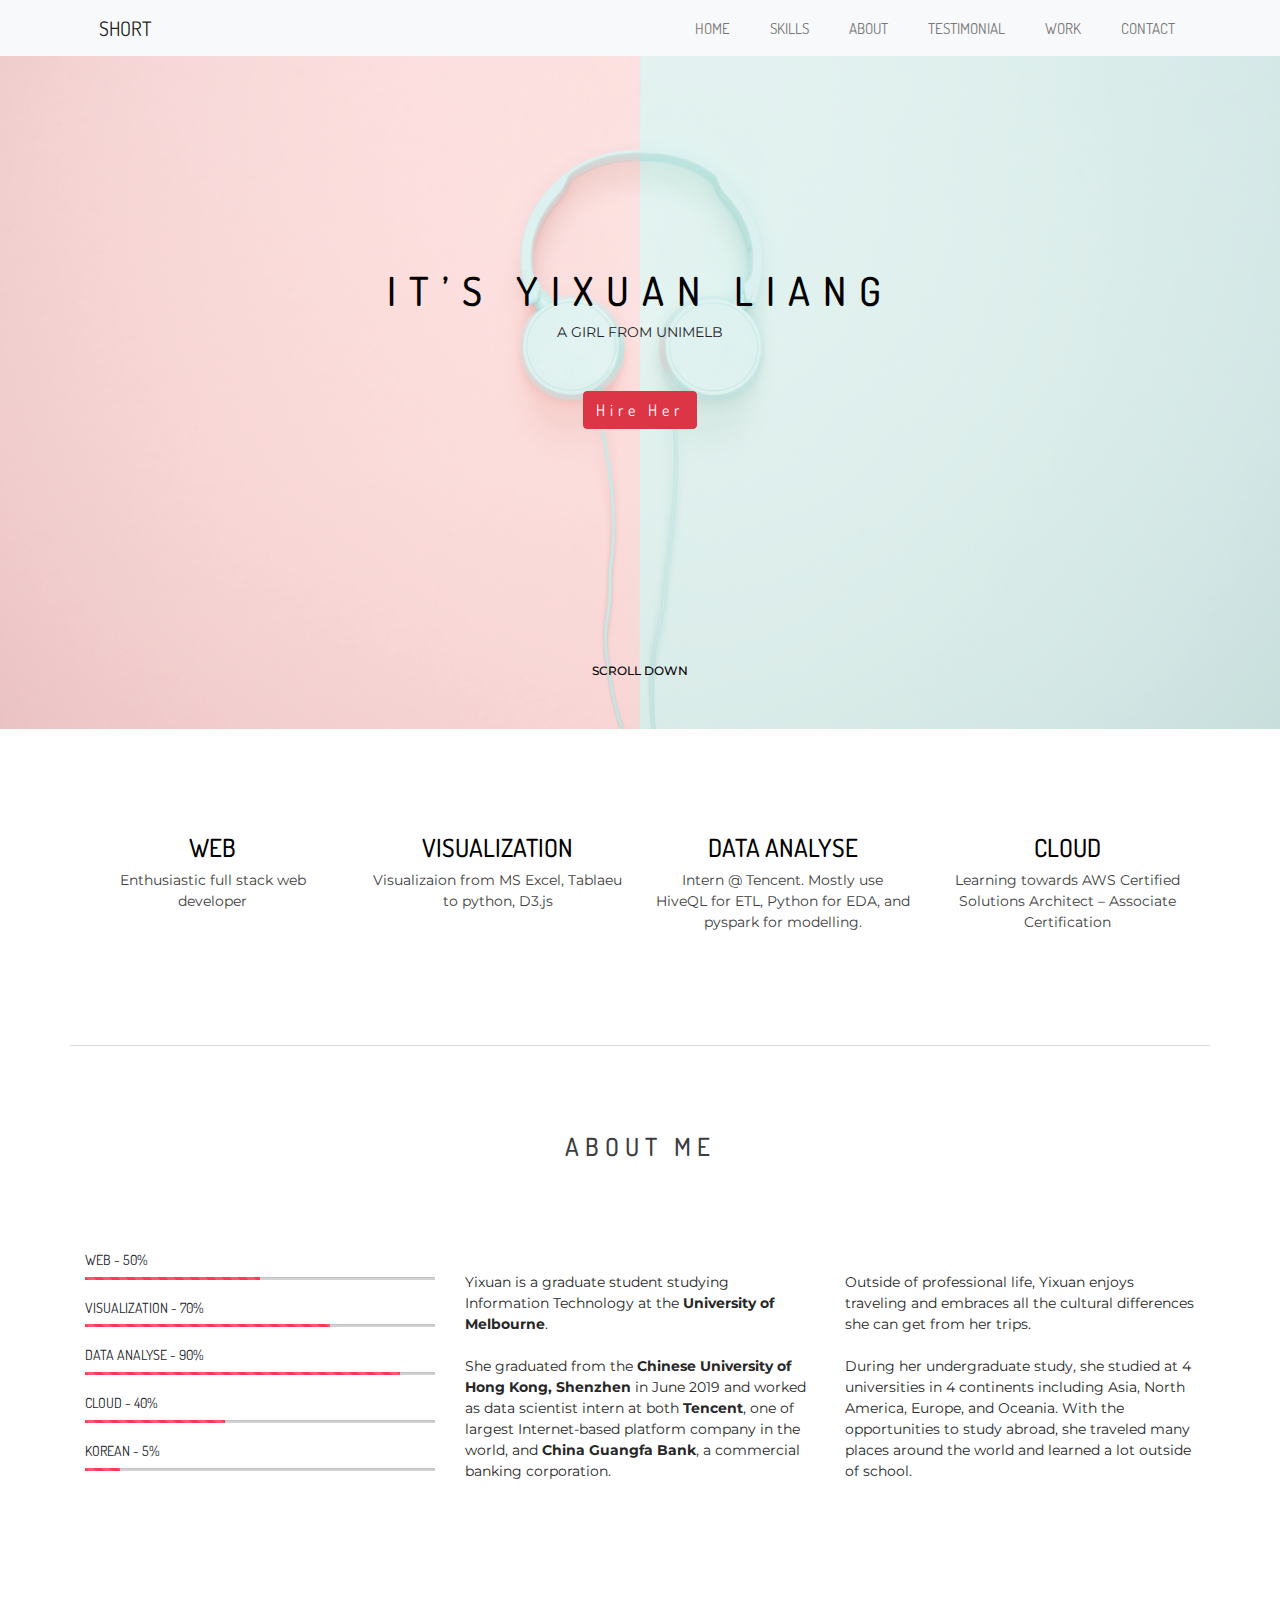
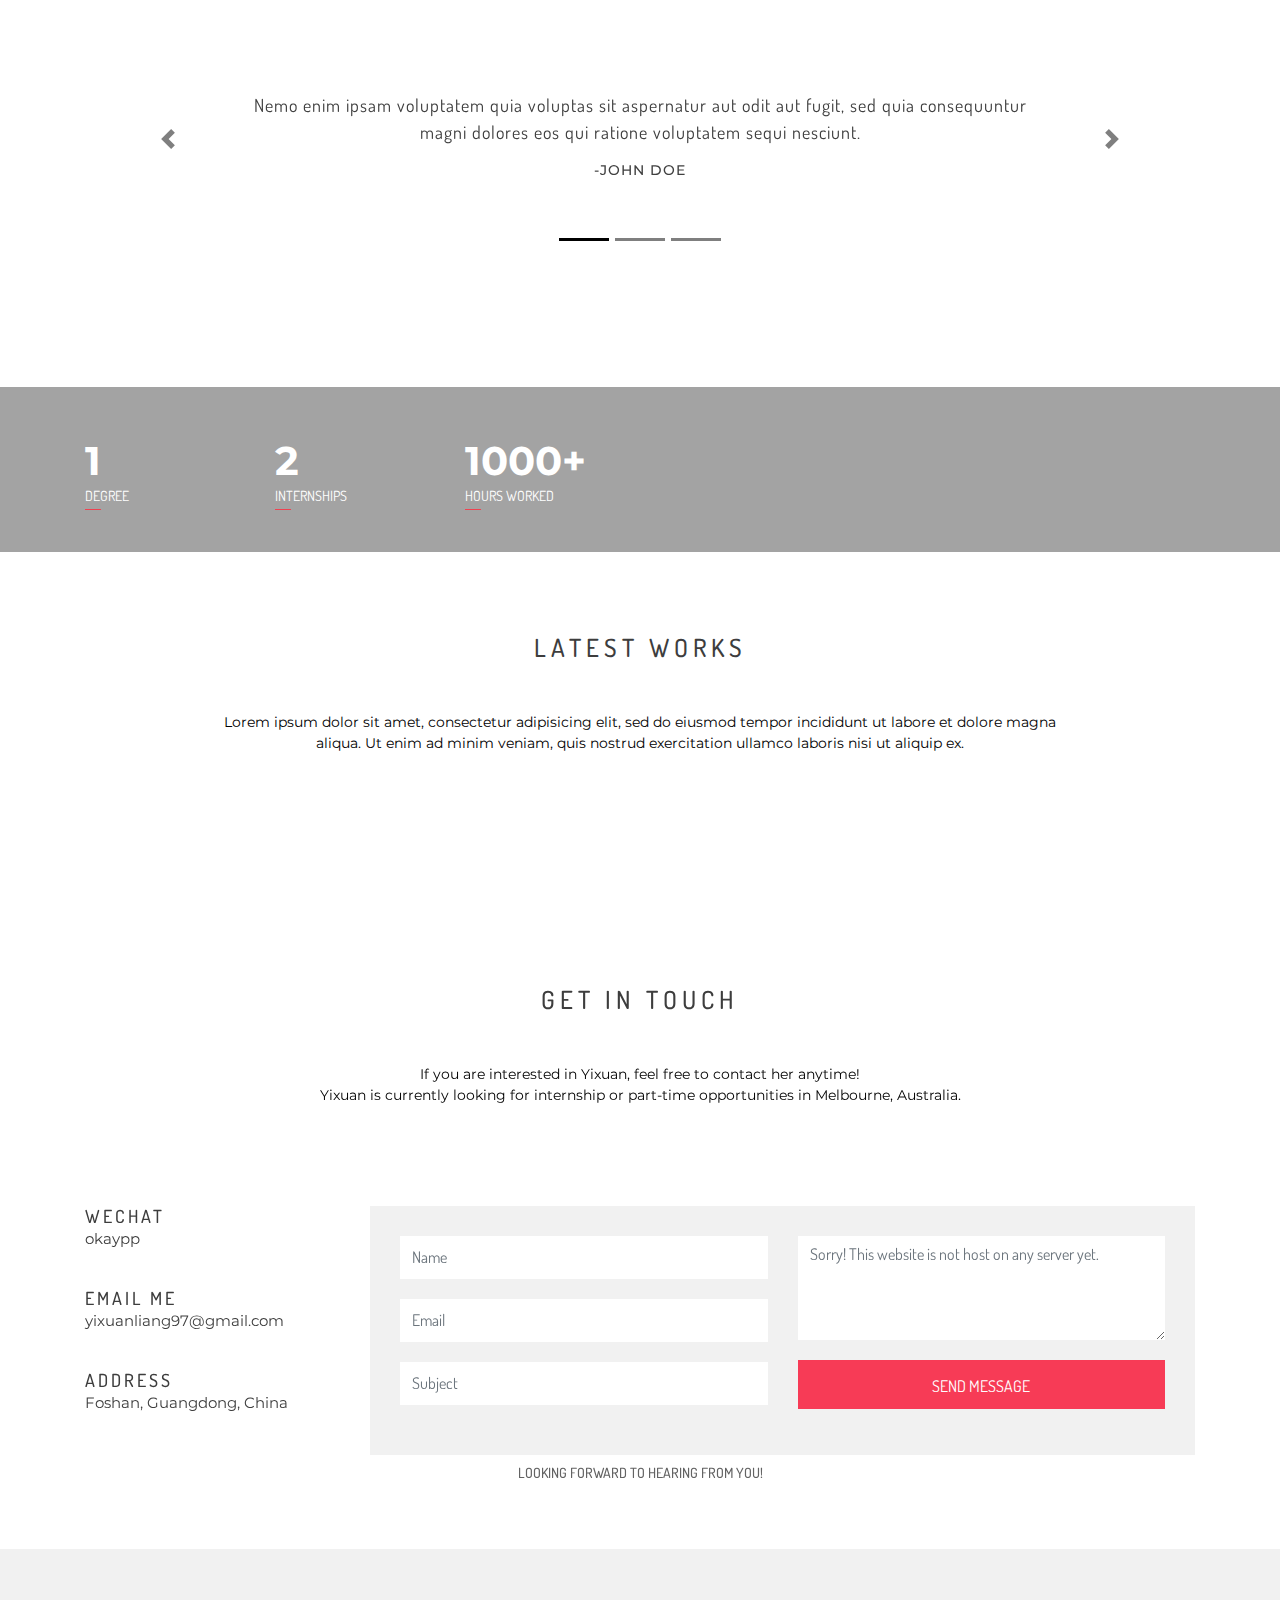
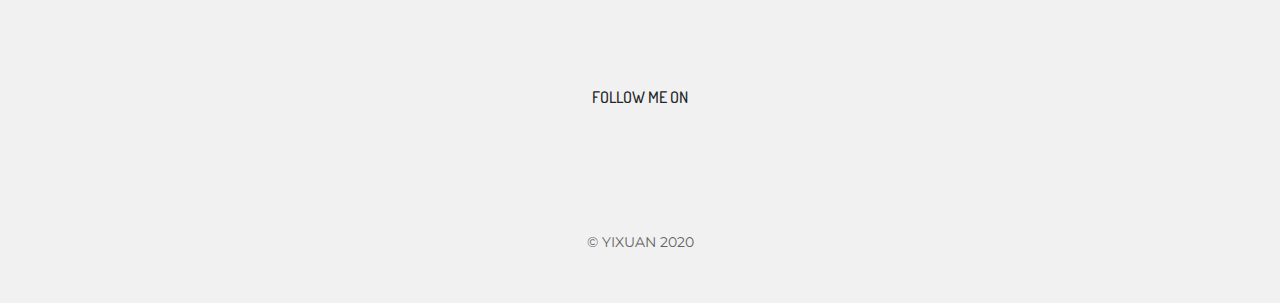
==== index.html @ e4ddd2ff "first commit" ====
<!DOCTYPE html>
<html lang="en" dir="ltr">

<head>
  <meta charset="utf-8">
  <title>copy</title>

  <!-- Google Font -->
  <link href='http://fonts.googleapis.com/css?family=Dosis:300,400,500,600,700,800' rel='stylesheet' type='text/css'>
  <link href='http://fonts.googleapis.com/css?family=Montserrat:400,700' rel='stylesheet' type='text/css'>

  <!-- Font Awesome -->
  <script defer src="https://cdnjs.cloudflare.com/ajax/libs/font-awesome/5.11.2/js/all.js"></script>

  <!-- Icon Font-->
  <link rel="icon" href="img/favicon.ico">
  
  <!-- bootstrap and css -->
  <link rel="stylesheet" href="https://stackpath.bootstrapcdn.com/bootstrap/4.4.1/css/bootstrap.min.css" integrity="sha384-Vkoo8x4CGsO3+Hhxv8T/Q5PaXtkKtu6ug5TOeNV6gBiFeWPGFN9MuhOf23Q9Ifjh" crossorigin="anonymous">
  <link rel="stylesheet" href="css/style.css">
</head>

<body>
  <header id="HOME" style="background-position: 50% -125px;">
    <div class="section_overlay">
      <nav class="navbar navbar-default navbar-expand-lg navbar-light bg-light fixed-top">
        <div class="container">
          <a class="navbar-brand" href="#"><img src="https://image.flaticon.com/icons/svg/1808/1808618.svg" alt=""> SHORT</a>
          <button class="navbar-toggler" type="button" data-toggle="collapse" data-target="#navbarSupportedContent" aria-controls="navbarSupportedContent" aria-expanded="false" aria-label="Toggle navigation">
            <span class="navbar-toggler-icon"></span>
          </button>

          <div class="collapse navbar-collapse" id="navbarSupportedContent">
            <ul class="navbar-nav ml-auto">
              <li class="nav-item"> <a href="#HOME">Home</a></li>
              <li class="nav-item"> <a href="#SKILL">skills</a></li>
              <li class="nav-item"> <a href="#ABOUT">About</a></li>
              <li class="nav-item"> <a href="#TESTIMONIAL">Testimonial</a></li>
              <li class="nav-item"> <a href="#WORK">Work</a></li>
              <li class="nav-item"> <a href="#CONTACT">Contact</a></li>
            </ul>
          </div>
        </div>
      </nav>

      <div class="container">
        <div class="row">
          <div class="col-md-12 text-center">
            <div class="home_text">
              <img src="https://image.flaticon.com/icons/svg/1808/1808618.svg" alt="">
              <h2>it’s yixuan liang</h2>
              <p>a girl from UniMelb</p>
              <a href="https://www.linkedin.com/in/liangyixuan/"><button type="button" class="btn btn-danger">Hire Her</button></a>
            </div>
          </div>
        </div>
      </div>

      <div class="container">
        <div class="row">
          <div class="col-md-12 text-center">
            <div class="scroll_down">
              <a href="#SKILL"><img src="https://image.flaticon.com/icons/svg/2413/2413298.svg" alt=""></a>
              <h4>Scroll Down</h4>
            </div>
          </div>
        </div>
      </div>
    </div>

  </header>

  <section class="skills" id="SKILL">
    <div class="container">
      <div class="row">
        <div class="col-md-3 text-center">
          <div class="single_skill ">
            <span>
              <i class="fab fa-dev"></i>
            </span>
            <h2>Web</h2>
            <p>Enthusiastic full stack web developer</p>
          </div>
        </div>
        <div class="col-md-3 text-center">
          <div class="single_skill ">
            <span>
              <i class="fas fa-chart-pie"></i>
            </span>
            <h2>visualization</h2>
            <p>Visualizaion from MS Excel, Tablaeu to python, D3.js</p>
          </div>
        </div>
        <div class="col-md-3 text-center">
          <div class="single_skill ">
            <span>
              <i class="fas fa-database"></i>
            </span>
            <h2>Data analyse</h2>
            <p>Intern @ Tencent. Mostly use HiveQL for ETL, Python for EDA, and pyspark for modelling.</p>
          </div>
        </div>
        <div class="col-md-3 text-center">
          <div class="single_skill ">
            <span>
              <i class="fas fa-cloud"></i>
            </span>

            <h2>Cloud</h2>
            <p>Learning towards AWS Certified Solutions Architect – Associate Certification</p>
          </div>
        </div>
      </div>
    </div>
  </section>

  <section class="about_us_area" id="ABOUT">
    <div class="container">
      <div class="row">
        <div class="col-md-12 text-center">
          <div class="about_title">
            <h2>About Me</h2>
            <img src="" alt="">
          </div>
        </div>
      </div>
    </div>
    <div class="container">
      <div class="row">
        <div class="col-md-4">
          <div class="single_progress_bar">
            <h2>WEB - 50%</h2>
            <div class="progress">
              <div class="progress-bar progress-bar-striped" role="progressbar" aria-valuenow="60" aria-valuemin="0" aria-valuemax="100" style="width:50%;">
                <span class="sr-only">WEB Complete</span>
              </div>
            </div>
          </div>
          <div class="single_progress_bar">
            <h2>VISUALIZATION - 70%</h2>
            <div class="progress">
              <div class="progress-bar progress-bar-striped" role="progressbar" aria-valuenow="60" aria-valuemin="0" aria-valuemax="100" style="width: 70%;">
                <span class="sr-only">VISUALIZATION Complete</span>
              </div>
            </div>
          </div>
          <div class="single_progress_bar">
            <h2>DATA ANALYSE - 90%</h2>
            <div class="progress">
              <div class="progress-bar progress-bar-striped" role="progressbar" aria-valuenow="60" aria-valuemin="0" aria-valuemax="100" style="width: 90%;">
                <span class="sr-only">DATA ANALYSE Complete</span>
              </div>
            </div>
          </div>
          <div class="single_progress_bar">
            <h2>CLOUD - 40%</h2>
            <div class="progress">
              <div class="progress-bar progress-bar-striped" role="progressbar" aria-valuenow="60" aria-valuemin="0" aria-valuemax="100" style="width: 40%;">
                <span class="sr-only">CLOUD Complete</span>
              </div>
            </div>
          </div>
          <div class="single_progress_bar">
            <h2>KOREAN - 5%</h2>
            <div class="progress">
              <div class="progress-bar progress-bar-striped" role="progressbar" aria-valuenow="60" aria-valuemin="0" aria-valuemax="100" style="width: 10%;">
                <span class="sr-only">KOREAN Complete</span>
              </div>
            </div>
          </div>
        </div>

        <div class="col-md-4">
          <p class="about_us_p">Yixuan is a graduate student studying Information Technology at the <strong>University of Melbourne</strong>.</br></br>
            She graduated from the <strong>Chinese University of Hong Kong, Shenzhen</strong> in June 2019 and worked as data scientist intern
            at both <strong>Tencent</strong>, one of largest Internet-based platform company in the world, and <strong>China Guangfa Bank</strong>,
            a commercial banking corporation.</p>
        </div>
        <div class="col-md-4">
          <p class="about_us_p">Outside of professional life, Yixuan enjoys traveling and embraces all the cultural differences she can get from her trips. </br></br>
            During her undergraduate study, she studied at 4 universities in 4 continents including Asia, North America, Europe, and Oceania. With the opportunities to study abroad, she traveled many places around the world and learned a lot outside
            of school. </p>
        </div>
      </div>
    </div>
  </section>

  <section class="testimonial text-center" id="TESTIMONIAL">
    <div class="container">

      <div id="carouselExampleIndicators" class="carousel slide" data-ride="carousel">
        <ol class="carousel-indicators">
          <li data-target="#carouselExampleIndicators" data-slide-to="0" class="active"></li>
          <li data-target="#carouselExampleIndicators" data-slide-to="1"></li>
          <li data-target="#carouselExampleIndicators" data-slide-to="2"></li>
        </ol>
        <div class="carousel-inner">
          <div class="carousel-item active">
            <div class="single_testimonial text-center">
              <p>Nemo enim ipsam voluptatem quia voluptas sit aspernatur aut odit aut fugit, sed quia consequuntur magni dolores eos qui ratione voluptatem sequi nesciunt.</p>
              <h4>-JOHN DOE</h4>
            </div>
          </div>
          <div class="carousel-item">
            <div class="single_testimonial text-center">
              <p>Neque porro quisquam est, qui dolorem ipsum quia dolor sit amet, consectetur, adipisci velit, sed quia non numquam eius modi tempora incidunt ut labore et dolore magnam aliquam quaerat voluptatem.</p>
              <h4>-JOHN SMITH</h4>
            </div>
          </div>
          <div class="carousel-item">
            <div class="single_testimonial text-center">
              <p>Neque porro quisquam est, qui dolorem ipsum quia dolor sit amet, consectetur, adipisci velit, sed quia non numquam eius modi tempora incidunt ut labore et dolore magnam aliquam quaerat voluptatem.</p>
              <h4>-JOHN SMITH2</h4>
            </div>
          </div>
        </div>
        <a class="carousel-control-prev" href="#carouselExampleIndicators" role="button" data-slide="prev">
          <span class="carousel-control-prev-icon" aria-hidden="true"></span>
          <span class="sr-only">Previous</span>
        </a>
        <a class="carousel-control-next" href="#carouselExampleIndicators" role="button" data-slide="next">
          <span class="carousel-control-next-icon" aria-hidden="true"></span>
          <span class="sr-only">Next</span>
        </a>
      </div>


    </div>
  </section>

  <div class="fun_facts">
    <section class="header parallax home-parallax page" id="fun_facts" style="background-position: 50% -150px;">
      <div class="section_overlay">
        <div class="container">
          <div class="row">
            <div class="col-md-6">
              <div class="row">
                <div class="col-md-4">
                  <div class="single_count">
                    <span><i class="fas fa-landmark"></i></span>
                    <h3>1</h3>
                    <p>degree</p>
                  </div>
                </div>
                <div class="col-md-4">
                  <div class="single_count">
                    <span> <i class="fas fa-briefcase"></i> </span>

                    <h3>2</h3>
                    <p>Internships</p>
                  </div>
                </div>
                <div class="col-md-4">
                  <div class="single_count">
                    <span><i class="fas fa-clock"></i></span>
                    <h3>1000+</h3>
                    <p>Hours Worked</p>
                  </div>
                </div>
              </div>
            </div>
            <div class="col-md-5 col-md-offset-1">
              <div class="imac">
                <img src="images/imac.png" alt="">
              </div>
            </div>
          </div>
        </div>
      </div>
    </section>
  </div>

  <section class="work_area" id="WORK">
    <div class="container">
      <div class="row">
        <div class="col-md-12 text-center">
          <div class="work_title">
            <h1>Latest Works</h1>
            <img src="images/shape.png" alt="">
            <p>Lorem ipsum dolor sit amet, consectetur adipisicing elit, sed do eiusmod tempor incididunt ut labore et dolore magna <br> aliqua. Ut enim ad minim veniam, quis nostrud exercitation ullamco laboris nisi ut aliquip ex.</p>
          </div>
        </div>
      </div>
    </div>
    <div class="container-fluid">
      <div class="row">
        <div class="col-md-4 no_padding">
          <div class="single_image">
            <img src="images/w1.jpg" alt="">
            <div class="image_overlay">
              <a href="">View Full Project</a>
              <h2>drawing</h2>
              <h4>with pencil colors</h4>
            </div>
          </div>
        </div>
        <div class="col-md-4 no_padding">
          <div class="single_image">
            <img src="images/w2.jpg" alt="">
            <div class="image_overlay">
              <a href="">View Full Project</a>
              <h2>drawing</h2>
              <h4>with pencil colors</h4>
            </div>
          </div>
        </div>
        <div class="col-md-4 no_padding">
          <div class="single_image">
            <img src="images/w3.jpg" alt="">
            <div class="image_overlay">
              <a href="">View Full Project</a>
              <h2>drawing</h2>
              <h4>with pencil colors</h4>
            </div>
          </div>
        </div>
      </div>
      <div class="row pad_top">
        <div class="col-md-4 no_padding">
          <div class="single_image">
            <img src="images/w4.jpg" alt="">
            <div class="image_overlay">
              <a href="">View Full Project</a>
              <h2>drawing</h2>
              <h4>with pencil colors</h4>
            </div>
          </div>
        </div>
        <div class="col-md-4 no_padding">
          <div class="single_image">
            <img src="images/w5.jpg" alt="">
            <div class="image_overlay">
              <a href="">View Full Project</a>
              <h2>drawing</h2>
              <h4>with pencil colors</h4>
            </div>
          </div>
        </div>
        <div class="col-md-4 no_padding">
          <div class="single_image last_padding">
            <img src="images/w6.jpg" alt="">
            <div class="image_overlay">
              <a href="">View Full Project</a>
              <h2>drawing</h2>
              <h4>with pencil colors</h4>
            </div>
          </div>
        </div>
      </div>
    </div>
  </section>

  <section class="contact" id="CONTACT">
    <div class="container">
      <div class="row">
        <div class="col-md-12 text-center">
          <div class="contact_title">
            <h1>get in touch</h1>
            <img src="images/shape.png" alt="">
            <p>If you are interested in Yixuan, feel free to contact her anytime!</br>
              Yixuan is currently looking for internship or part-time opportunities in Melbourne, Australia.</p>
          </div>
        </div>
      </div>
    </div>
    <div class="container">
      <div class="row">
        <div class="col-md-3">
          <div class="single_contact_info">
            <h2>Wechat</h2>
            <p>okaypp</p>
          </div>
          <div class="single_contact_info">
            <h2>Email Me</h2>
            <p>yixuanliang97@gmail.com</p>
          </div>
          <div class="single_contact_info">
            <h2>Address</h2>
            <p>Foshan, Guangdong, China</p>
          </div>
        </div>

        <div class="col-md-9">
          <form class="contact-form" action="">
            <div class="row">
              <div class="col-md-6">
                <input type="text" class="form-control" id="name" placeholder="Name">
                <input type="email" class="form-control" id="email" placeholder="Email">
                <input type="text" class="form-control" id="subject" placeholder="Subject">
              </div>
              <div class="col-md-6">
                <textarea class="form-control" id="message" rows="25" cols="10" placeholder="Sorry! This website is not host on any server yet."></textarea>
                <button type="button" class="btn btn-default submit-btn form_submit">SEND MESSAGE</button>
              </div>
            </div>
          </form>
        </div>

      </div>
    </div>
    <div class="container">
      <div class="row">
        <div class="col-md-12 text-center">
          <div class="work-with">
            <h3>looking forward to hearing from you!</h3>
          </div>
        </div>
      </div>
    </div>
  </section>

  <footer>
    <div class="container">
      <div class="container">
        <div class="row">
          <div class="col-md-12 text-center">
            <div class="footer_logo">
              <img src="images/logo.png" alt="">
            </div>
          </div>
        </div>
      </div>
      <div class="container">
        <div class="row">
          <div class="col-md-12 text-center">
            <div class="social">
              <h2>Follow Me on</h2>

              <ul class="icon_list">
                <li><a href=""><span><i class="fab fa-spotify"></i></span></a></li>
                <li><a href="https://twitter.com/coolyixuan"><span><i class="fab fa-twitter-square"></i></span></a></li>
                <li><a href="https://www.linkedin.com/in/liangyixuan/"><span><i class="fab fa-linkedin"></i></span></a></li>

              </ul>
            </div>
          </div>
        </div>
      </div>
      <div class="container">
        <div class="row">
          <div class="col-md-12 text-center">
            <div class="copyright_text">
              <p>&copy; Yixuan 2020</p>

            </div>
          </div>
        </div>
      </div>
    </div>
  </footer>

  <script src="https://code.jquery.com/jquery-3.4.1.slim.min.js" integrity="sha384-J6qa4849blE2+poT4WnyKhv5vZF5SrPo0iEjwBvKU7imGFAV0wwj1yYfoRSJoZ+n" crossorigin="anonymous"></script>
  <script src="https://cdn.jsdelivr.net/npm/popper.js@1.16.0/dist/umd/popper.min.js" integrity="sha384-Q6E9RHvbIyZFJoft+2mJbHaEWldlvI9IOYy5n3zV9zzTtmI3UksdQRVvoxMfooAo" crossorigin="anonymous"></script>
  <script src="https://stackpath.bootstrapcdn.com/bootstrap/4.4.1/js/bootstrap.min.js" integrity="sha384-wfSDF2E50Y2D1uUdj0O3uMBJnjuUD4Ih7YwaYd1iqfktj0Uod8GCExl3Og8ifwB6" crossorigin="anonymous"></script>
</body>

</html>
---- css/style.css ----
body{
	font-family: 'Dosis', sans-serif;
}
p{
	font-family: 'Montserrat', sans-serif;
}
a{
	font-family: 'Dosis', sans-serif;
	text-decoration: none;
	font-size: 15px;
}
h1, h2, h3, h4, h5, h6{
	font-family: 'Dosis', sans-serif;
}

/*Header*/
.nav-bar,li,a{
color: #777;
font-size: 1;
text-transform: uppercase;
padding: 0 10px;

}
.nav-bar,li,a:hover{
	color: #f74d65;
}
.navbar-brand img {
  width: 40px;
}
header{
	background: url(../img/bg2.jpg);
	background-size: cover;
	background-repeat: no-repeat;
}

.section_overlay{
	background: rgba(250,250,250, .5);
}

.home_text{
	padding-top: 210px;
	padding-bottom: 210px;
}
.home_text h2{
  margin-top: 2rem;
	color: #010101;
	font-size: 40px;
	text-transform: uppercase;
	letter-spacing: 13px;
}
.home_text p{
	font-size: 14px;
	text-transform: uppercase;
  margin-bottom: 3rem;
}
.home_text img{
  border-radius: 100%;
  width: 100px;
}

.home_text button{
  letter-spacing: 5px;
}
.scroll_down{
	padding-bottom: 50px;
}
.scroll_down h4{
	font-size: 12px;
	color: #000;
	font-family: 'Montserrat', sans-serif;
	text-transform: uppercase;
}

.scroll_down a img{
  width: 10px;
}



/*skills*/
.skills{
	padding-top: 96px;

}
.skills .container{
	border-bottom: 1px solid #ddd;
}
.single_skill{
	padding-bottom: 96px;
}
.single_skill span{
	font-size: 30px;
	color: #f73b56;
}

.single_skill h2{
	color: #000000;
	font-size: 25px;
	text-transform: uppercase;
}
.single_skill p{
	color: #404040;
	font-size: 14px;
}
.single_progress_bar .progress {
height: 1px;
margin-bottom: 20px;
overflow: hidden;
background-color: #d5d5d5;
border-radius: 0px;
-webkit-box-shadow: inset 0 1px 2px rgba(0,0,0,.1);
box-shadow: inset 0 1px 2px rgba(0,0,0,.1);
}
.single_progress_bar .progress-bar {
background-color:#f73b56;
height:3px;
}
.single_progress_bar .progress{
  height:3px;
}

.single_progress_bar h2{
	color: 000;
	font-size: 14px;
	font-weight: 400;
}
.about_us_p{
	font-size: 14px;
	color: #272727;
	margin-top: 20px;
	margin-bottom: 10px;
	line-height: 21px;
}
.about_title h2{
	font-size: 25px;
	color: #3d3d3d;
	text-transform: uppercase;
	margin-top: 85px;
	letter-spacing: 6px;
	margin-bottom: 21px;
}
.about_title img{
	margin-bottom: 70px;
}
/*Testimonial*/
.testimonial{

	padding-top: 120px;
	padding-bottom: 120px;
}

.carousel-indicators{
  filter: invert(100%);
}

.carousel-control-next,
.carousel-control-prev {
    filter: invert(100%);
}

.single_testimonial p{
color: #404040;
font-size: 18px;
font-family: 'Dosis', sans-serif;
letter-spacing: 1px;
padding: 80px 150px 0;

}
.single_testimonial h4{
	color: #404040;
	font-size: 14px;
	text-transform: uppercase;
	font-family: 'Montserrat', sans-serif;
	letter-spacing: 1px;
  padding-bottom: 80px;
}

/*Fun Facts*/
.fun_facts{
	background: url(../img/bg2.jpg);
	background-attachment: fixed !important;
  background-size: cover;
	background-repeat: no-repeat;
}
.fun_facts .section_overlay{
background: rgba(71,71,71,.5);
padding-bottom: 30px;
}
.single_count{
padding-top: 50px;
}
.single_count span{
  font-size: 30px;
  color: #fff;
}
.single_count h3{
font-family: 'Montserrat', sans-serif;
color: #fff;
font-size: 40px;
font-weight: bold;
margin-bottom: 0px;
}
.single_count p{
font-family: 'Dosis', sans-serif;
color: #fff;
font-size: 14px;
text-transform: uppercase;
position: relative;
}
.single_count p:before{
content: "";
position: absolute;
width: 16px;
height: 1px;
left: 0;
bottom: -4px;
background: #ef4251;
}
.imac{
position: relative;
margin-top: -40px;
}
.imac img{
	width: 100%;
}

@media(max-width: 767px){
	.imac{
		margin-top: 20px
	}
}
.single_image{
	margin-right: 3px;
	position: relative;
	transition: all 1s;
}
.single_image img{
	width: 100%;

}
.single_image:hover div.image_overlay{
	opacity: 1;
}

.image_overlay{
position: absolute;
width: 100%;
height: 100%;
background: rgba(247,77,101,.9);
left: 0;
top: 0;
opacity: 0;
	transition: all 1s;

}
.image_overlay a{
position: absolute;
top: 20px;
right: 20px;
color: #fff;
text-decoration: none;
text-transform: uppercase;
}
.image_overlay h2{
position: absolute;
bottom: 28px;
left: 20px;
font-size: 25px;
color: #fff;
text-transform: uppercase;
letter-spacing: 3px;
}
.image_overlay h4{
position: absolute;
bottom: 11px;
left: 20px;
color: #fff;
font-size: 14px;
text-transform: uppercase;
}
.no_padding{
	padding-left: 0px;
	padding-right: 0px;
}
.work_title{}
.work_title h1, .contact_title h1{
	font-size: 25px;
	color: #3d3d3d;
	letter-spacing: 5px;
	padding-top: 80px;
	text-transform: uppercase;
	margin-bottom: 20px;
}
.work_title img, .contact_title img{
	margin-bottom: 30px;
}
.work_title p, .contact_title p{
	font-size: 14px;
	color: #000;
	margin-bottom: 100px;
}
.last_padding {
	padding-right: 0px;
}
.pad_top {
	padding-top: 2px;
}
.left h2{
	margin-top: 60px;
	margin-bottom: 20px;
	font-size: 18px;
	color: #000;
	font-weight: bold;
}
.left p{
	margin-bottom: 60px;
	font-size: 14px;
	color: #000;
}
.baton{
	margin-top: 65px;
}
.cs-btn, .cs-btn:active, .cs-btn:visited, .cs-btn:focus{
	color: #fff;
	background-color: #000;
	border-radius: 0px;
	outline: none;
	padding: 10px 40px;
	text-transform: uppercase;
	letter-spacing: 2px;
	transition: all 1s;
}
.cs-btn:hover{
	background: #f74d65;
	border-color: #f74d65;
}
.call_to_action .container{
	padding-bottom: 60px;
	border-bottom: 1px solid #ddd;
}

/*Contact*/

.single_contact_info{
padding-bottom: 21px;
}
.single_contact_info h2{
text-transform: uppercase;
color: #3d3d3d;
font-size: 18px;
letter-spacing: 3px;
margin-bottom: 1px;
}
.single_contact_info p{
font-size: 15px;
color: #3d3d3d;
}






.contact-form{
background-color: #f1f1f1;
padding: 30px;
}
.contact-form .form-control{
height: 43px;
border-radius: 0px;
margin-bottom: 20px;
border: 0px solid #fff;
}
.contact-form #message{
	height: 104px;
}
.form_submit{
width: 100%;
background: #f73b56;
border-radius: 0px;
color: #fff;
padding-top: 13px;
padding-bottom: 10px;
transition: all 1s;
}


.work-with {
padding-bottom: 60px;
padding-top: 10px;
}
.work-with h3{
	font-size: 14px;
	color: #636363;
	text-transform: uppercase;
}



/*Footer*/
footer{
	background-color: #f1f1f1;
	padding-top: 50px;
	padding-bottom: 50px;
}
.footer_logo{}
.footer_logo img{}
.social{
	padding-top: 65px;
}
.social h2{
text-transform: uppercase;
font-size: 16px;
}
ul.icon_list{
margin: 0;
padding: 0;
list-style: none;
text-align: center;
margin-top: 20px;
}
ul.icon_list li{
display: inline;
padding-left: 3px;
padding-right: 3px;
width: 30px;
height: 30px;
}
ul.icon_list li a{
display: inline-block;
color: #636363;
text-align: center;

text-align: center;
line-height: 28px;
transition: all 1s;
}
.icon_list span{
  font-size: 30px;
}
ul.icon_list li a:hover{
	color: #f73b56;
}
.copyright_text{
padding-top: 80px;
}
.copyright_text p{
color: #636363;
font-size: 14px;
text-transform: uppercase;
margin-bottom: 0px;
letter-spacing: 0px;
}
.copyright_text a{
	color:#f73b56;
	text-transform:uppercase;
	font-weight:700;
	text-decoration:none;
	}
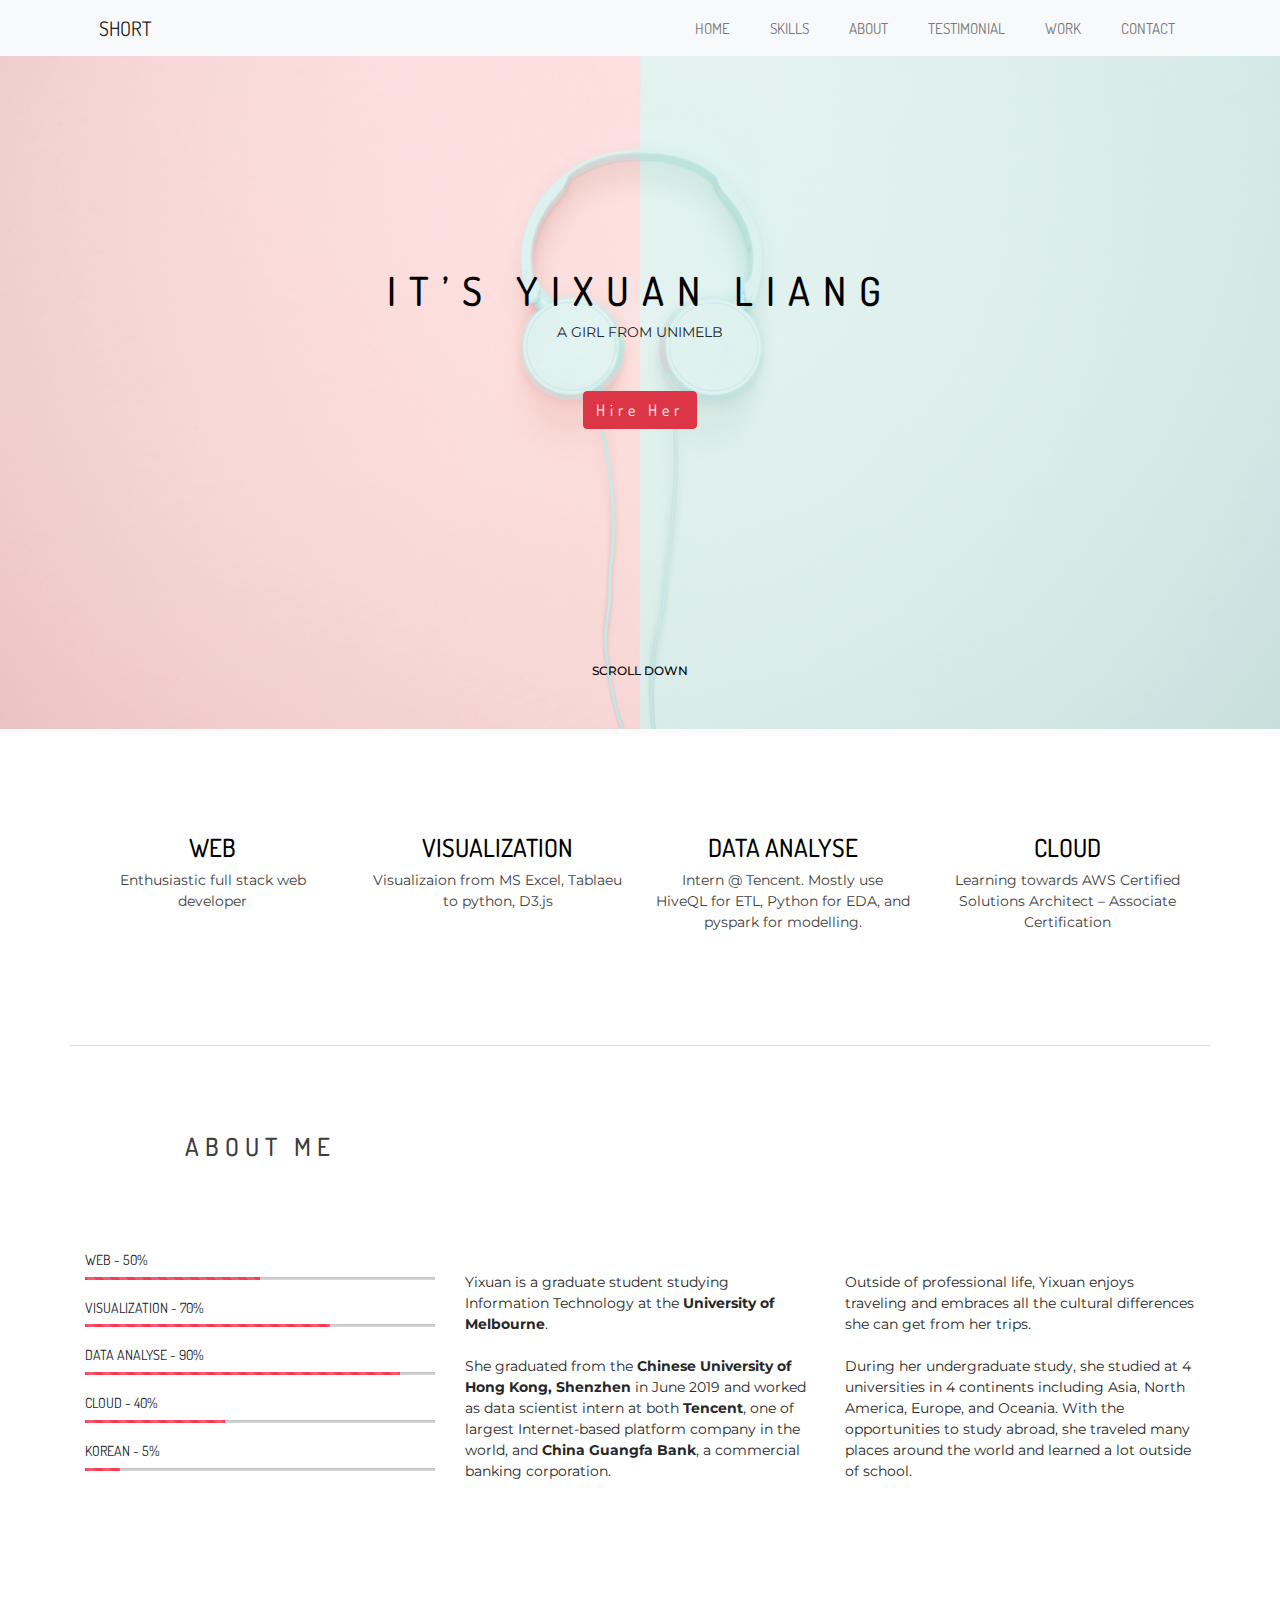
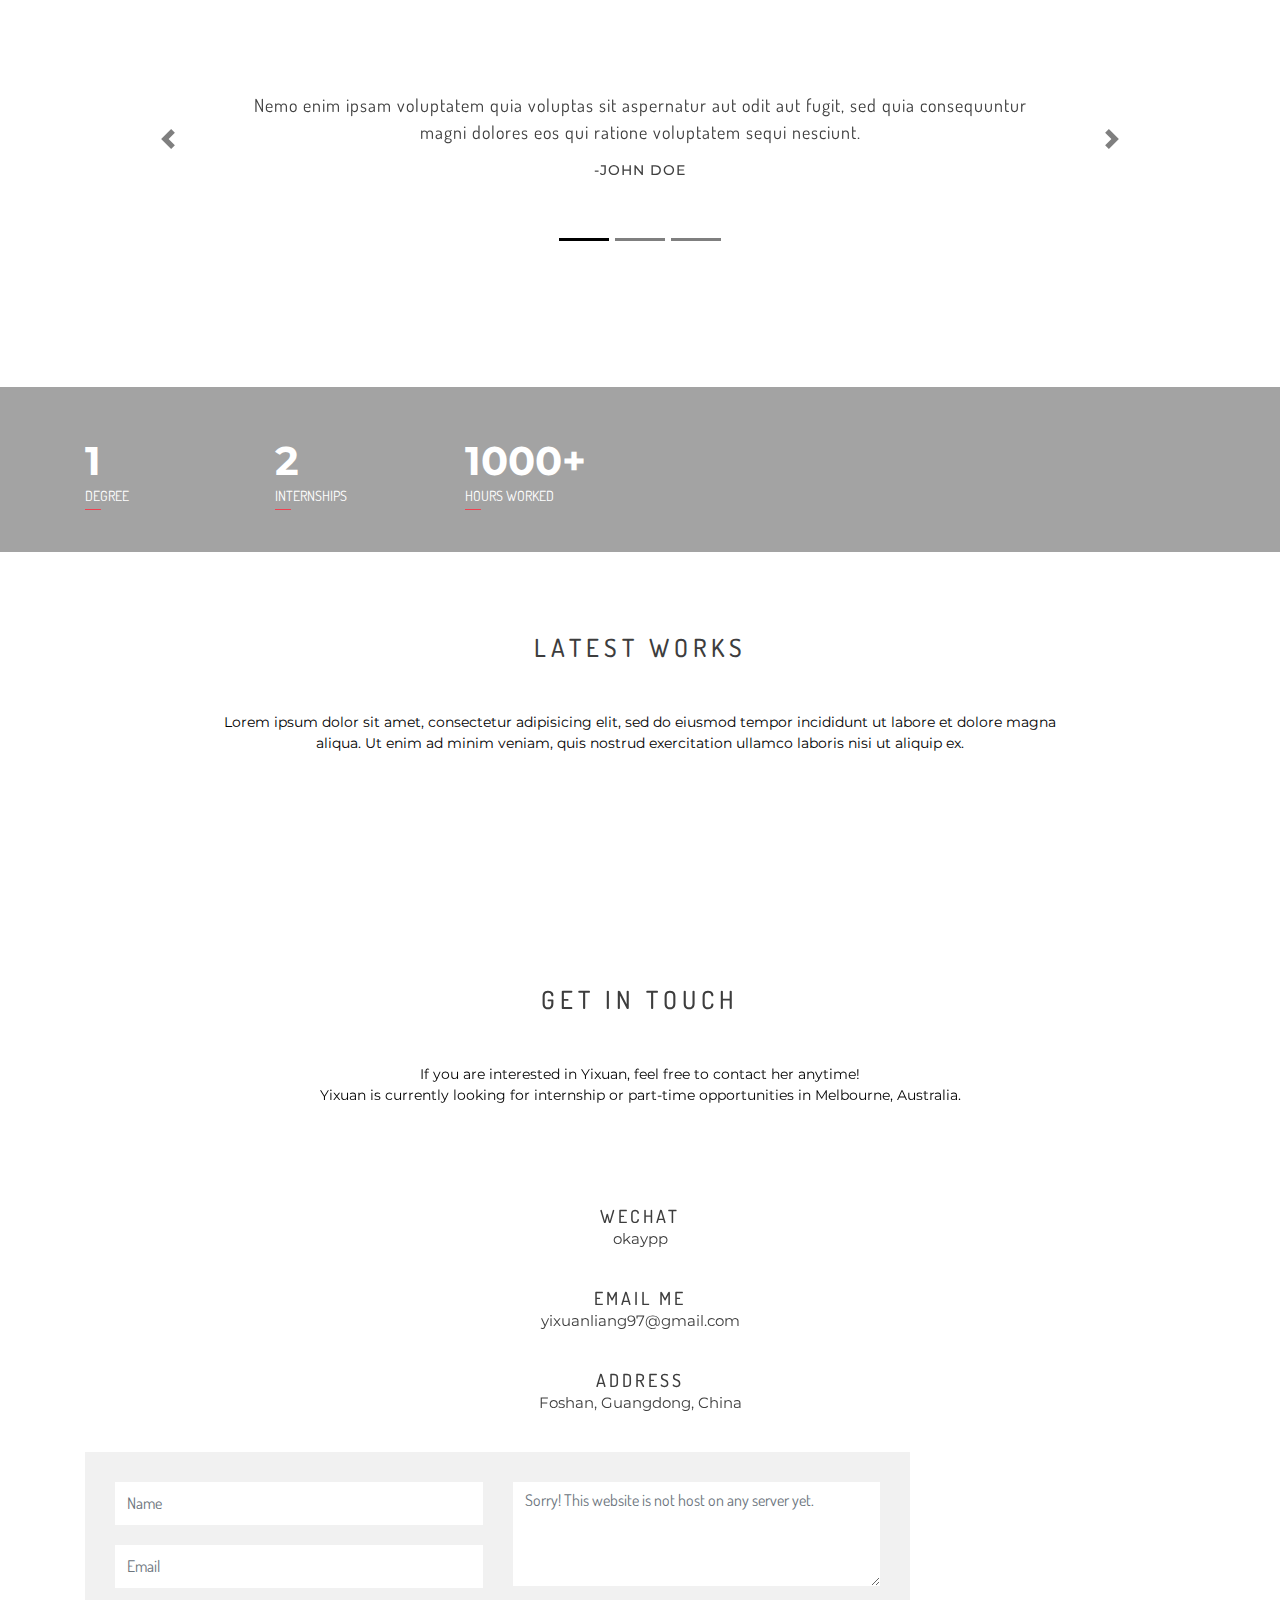
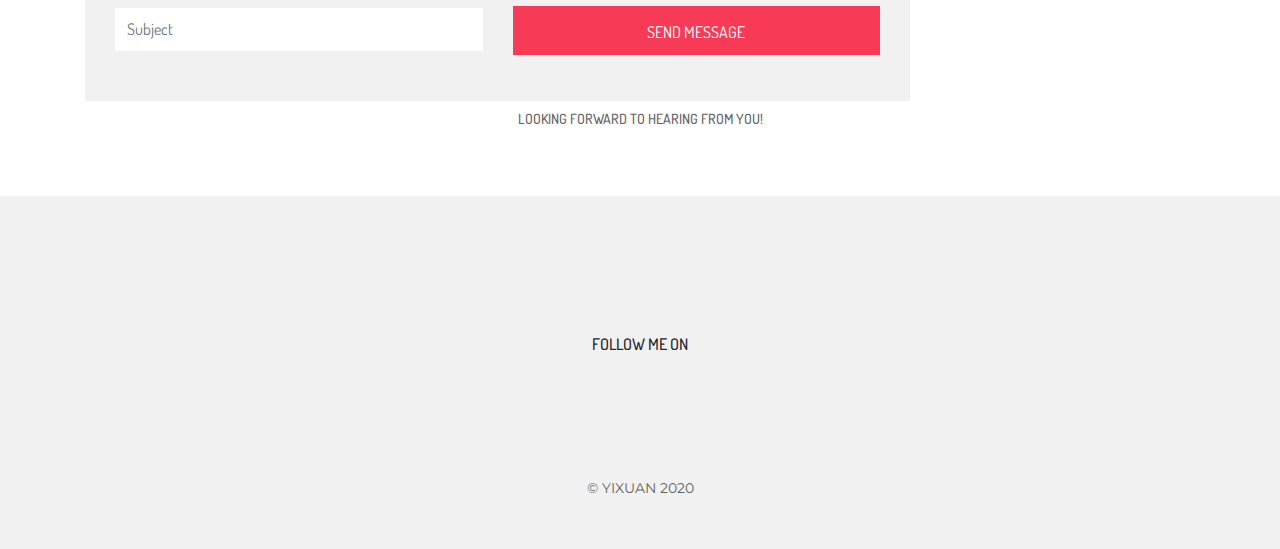
==== commit 176dc79a: "responsive check" ====
--- a/index.html
+++ b/index.html
@@ -3,7 +3,7 @@
 
 <head>
   <meta charset="utf-8">
-  <title>copy</title>
+  <title>Yixuan</title>
 
   <!-- Google Font -->
   <link href='http://fonts.googleapis.com/css?family=Dosis:300,400,500,600,700,800' rel='stylesheet' type='text/css'>
@@ -14,7 +14,7 @@
 
   <!-- Icon Font-->
   <link rel="icon" href="img/favicon.ico">
-  
+
   <!-- bootstrap and css -->
   <link rel="stylesheet" href="https://stackpath.bootstrapcdn.com/bootstrap/4.4.1/css/bootstrap.min.css" integrity="sha384-Vkoo8x4CGsO3+Hhxv8T/Q5PaXtkKtu6ug5TOeNV6gBiFeWPGFN9MuhOf23Q9Ifjh" crossorigin="anonymous">
   <link rel="stylesheet" href="css/style.css">
@@ -73,7 +73,7 @@
   <section class="skills" id="SKILL">
     <div class="container">
       <div class="row">
-        <div class="col-md-3 text-center">
+        <div class="col-lg-3 col-md-6 col-sm-12 text-center">
           <div class="single_skill ">
             <span>
               <i class="fab fa-dev"></i>
@@ -82,7 +82,7 @@
             <p>Enthusiastic full stack web developer</p>
           </div>
         </div>
-        <div class="col-md-3 text-center">
+        <div class="col-lg-3 col-md-6 col-sm-12 text-center">
           <div class="single_skill ">
             <span>
               <i class="fas fa-chart-pie"></i>
@@ -91,7 +91,7 @@
             <p>Visualizaion from MS Excel, Tablaeu to python, D3.js</p>
           </div>
         </div>
-        <div class="col-md-3 text-center">
+        <div class="col-lg-3 col-md-6 col-sm-12 text-center">
           <div class="single_skill ">
             <span>
               <i class="fas fa-database"></i>
@@ -100,7 +100,7 @@
             <p>Intern @ Tencent. Mostly use HiveQL for ETL, Python for EDA, and pyspark for modelling.</p>
           </div>
         </div>
-        <div class="col-md-3 text-center">
+        <div class="col-lg-3 col-md-6 col-sm-12 text-center">
           <div class="single_skill ">
             <span>
               <i class="fas fa-cloud"></i>
@@ -117,7 +117,7 @@
   <section class="about_us_area" id="ABOUT">
     <div class="container">
       <div class="row">
-        <div class="col-md-12 text-center">
+        <div class="col-lg-4 col-md-12 text-center">
           <div class="about_title">
             <h2>About Me</h2>
             <img src="" alt="">
@@ -127,7 +127,7 @@
     </div>
     <div class="container">
       <div class="row">
-        <div class="col-md-4">
+        <div class="col-lg-4 col-md-12">
           <div class="single_progress_bar">
             <h2>WEB - 50%</h2>
             <div class="progress">
@@ -170,13 +170,13 @@
           </div>
         </div>
 
-        <div class="col-md-4">
+        <div class="col-lg-4 col-md-12">
           <p class="about_us_p">Yixuan is a graduate student studying Information Technology at the <strong>University of Melbourne</strong>.</br></br>
             She graduated from the <strong>Chinese University of Hong Kong, Shenzhen</strong> in June 2019 and worked as data scientist intern
             at both <strong>Tencent</strong>, one of largest Internet-based platform company in the world, and <strong>China Guangfa Bank</strong>,
             a commercial banking corporation.</p>
         </div>
-        <div class="col-md-4">
+        <div class="col-lg-4 col-md-12">
           <p class="about_us_p">Outside of professional life, Yixuan enjoys traveling and embraces all the cultural differences she can get from her trips. </br></br>
             During her undergraduate study, she studied at 4 universities in 4 continents including Asia, North America, Europe, and Oceania. With the opportunities to study abroad, she traveled many places around the world and learned a lot outside
             of school. </p>
@@ -365,7 +365,7 @@
     </div>
     <div class="container">
       <div class="row">
-        <div class="col-md-3">
+        <div class="col-md-12 text-center">
           <div class="single_contact_info">
             <h2>Wechat</h2>
             <p>okaypp</p>
@@ -380,7 +380,7 @@
           </div>
         </div>
 
-        <div class="col-md-9">
+        <div class="col-lg-9 col-md-12 text-center">
           <form class="contact-form" action="">
             <div class="row">
               <div class="col-md-6">
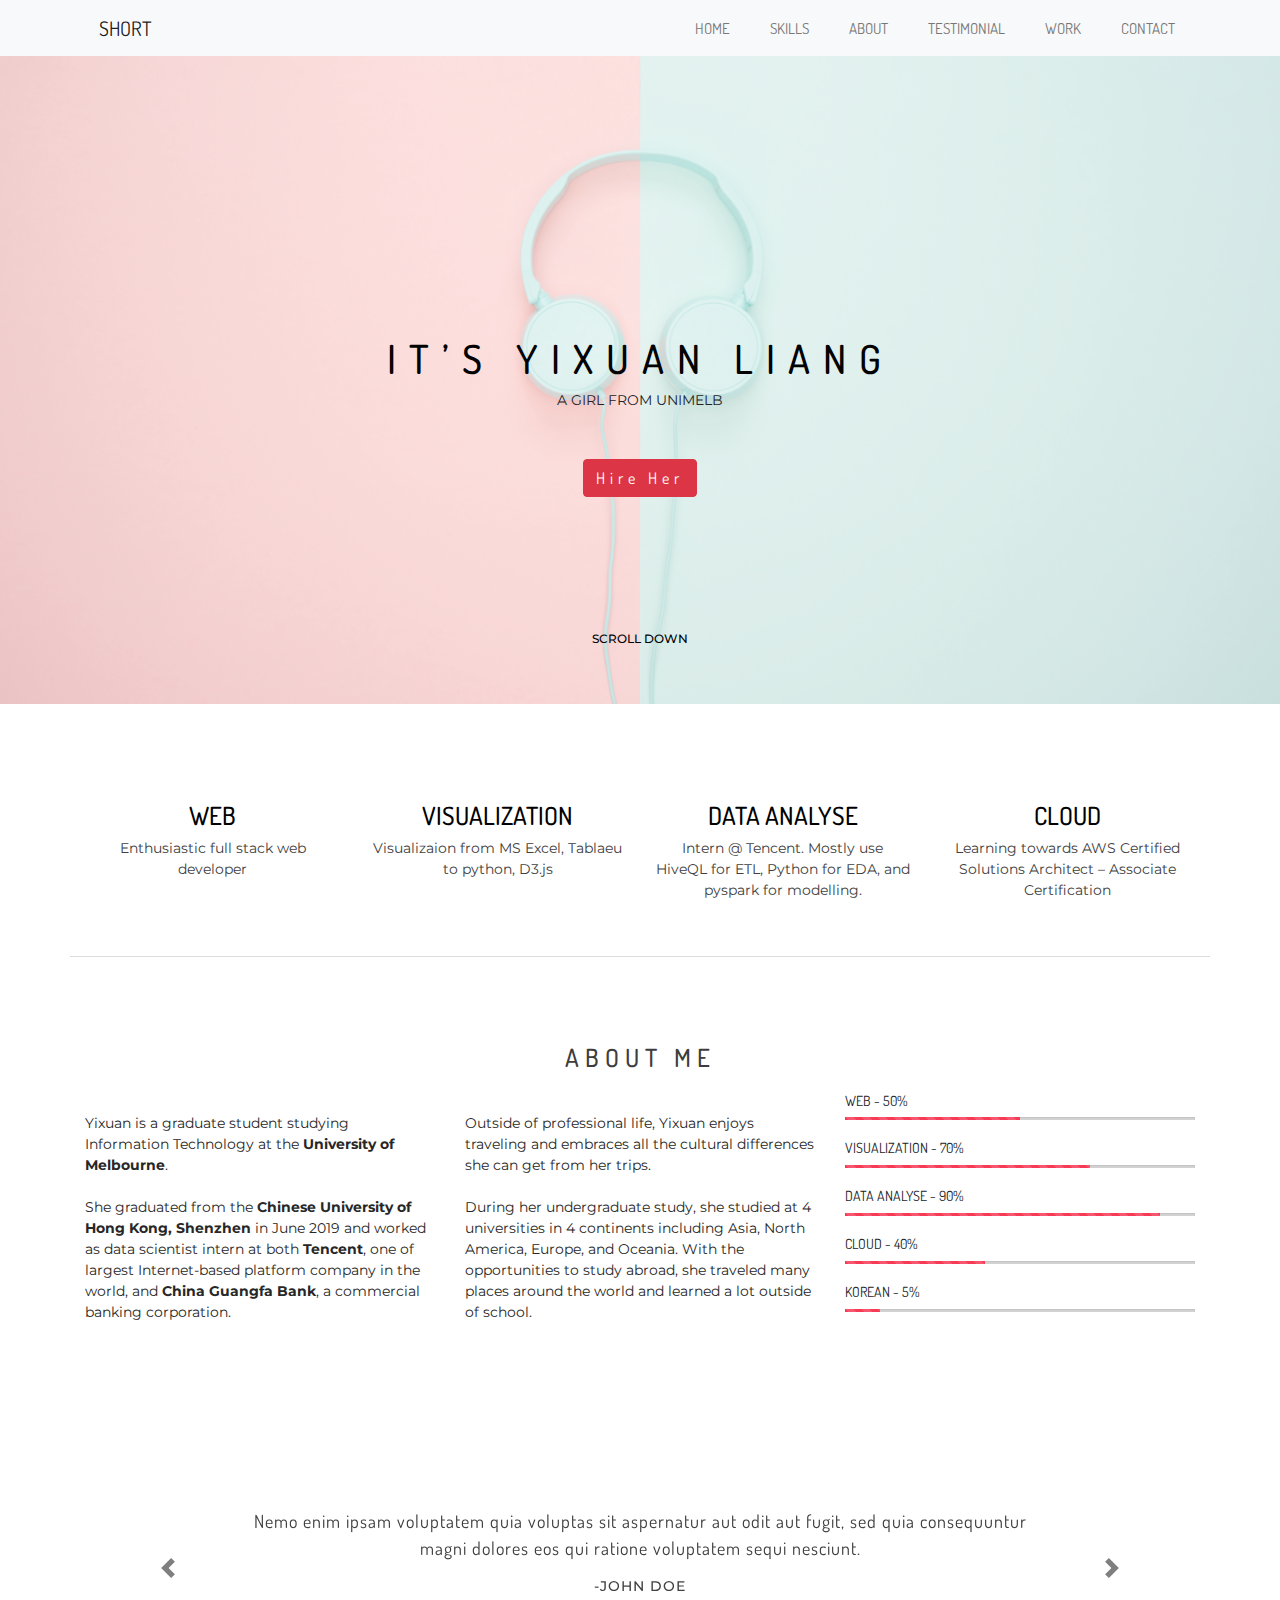
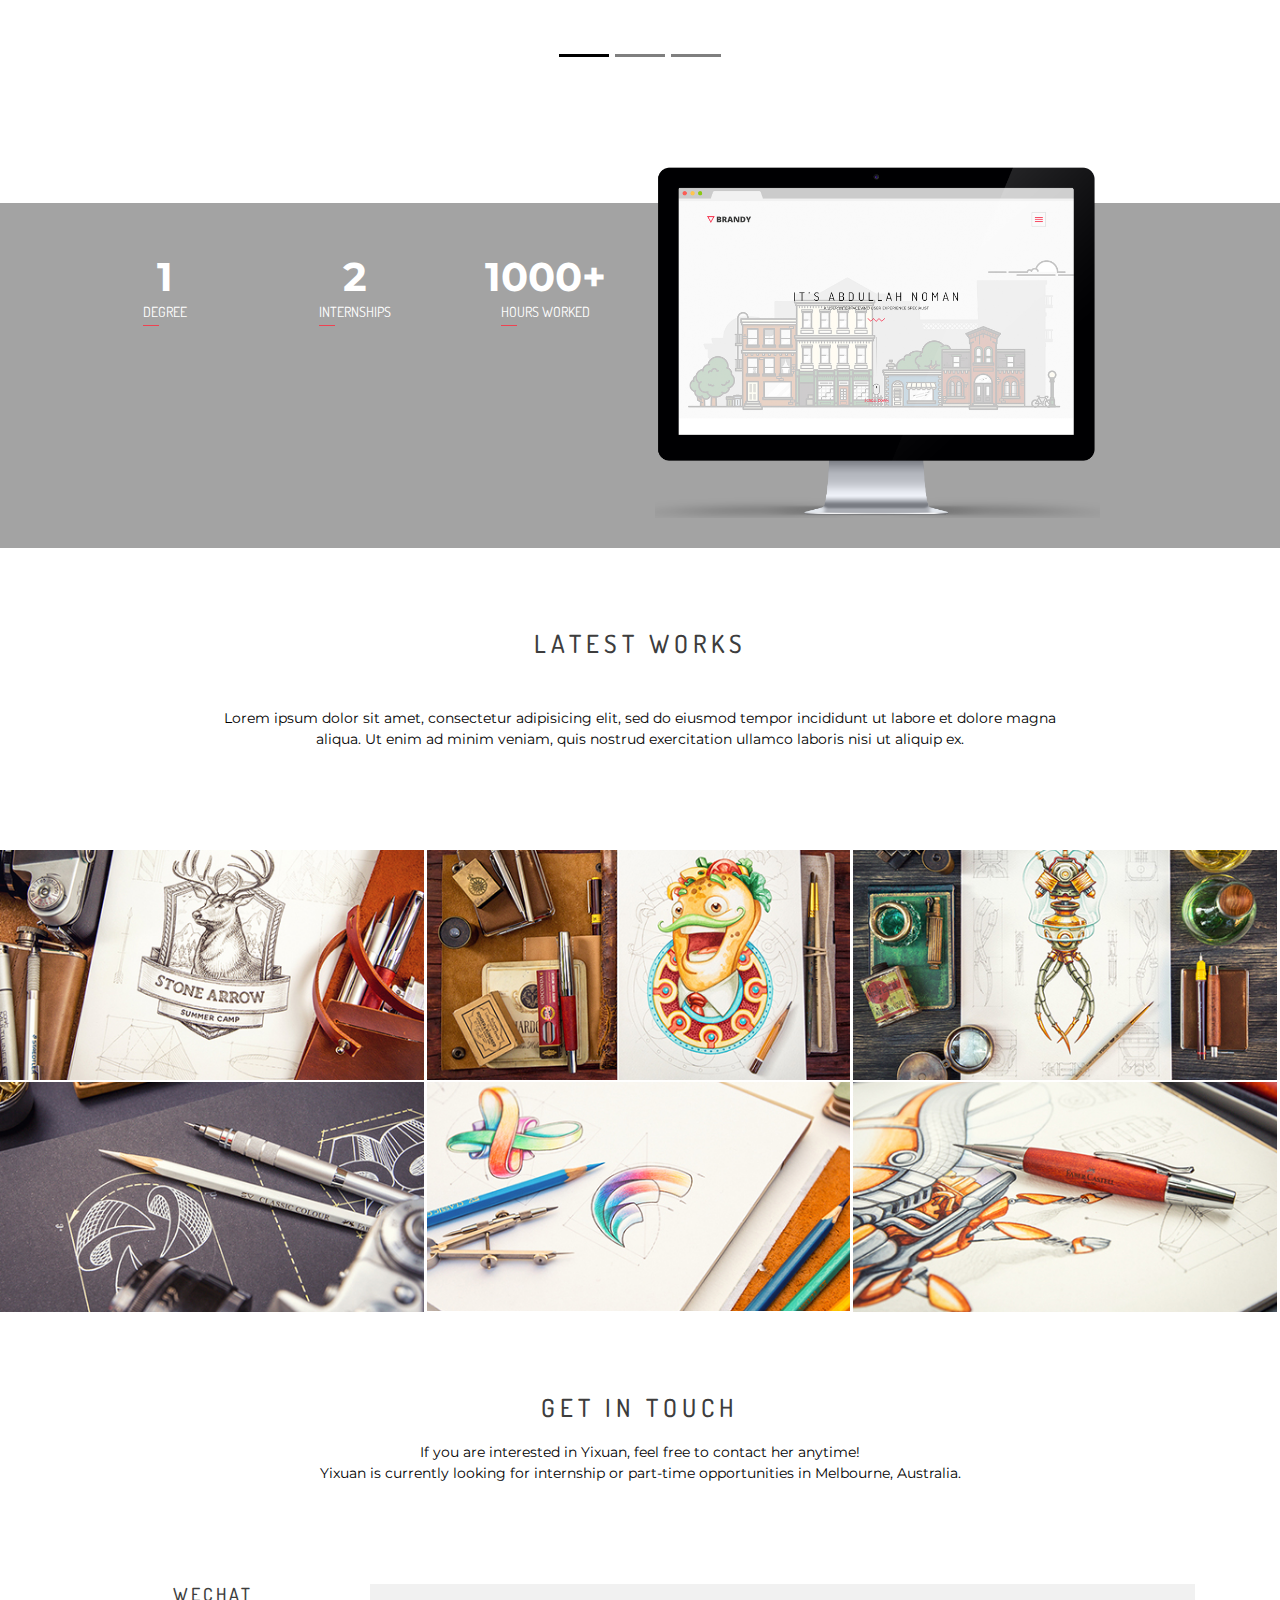
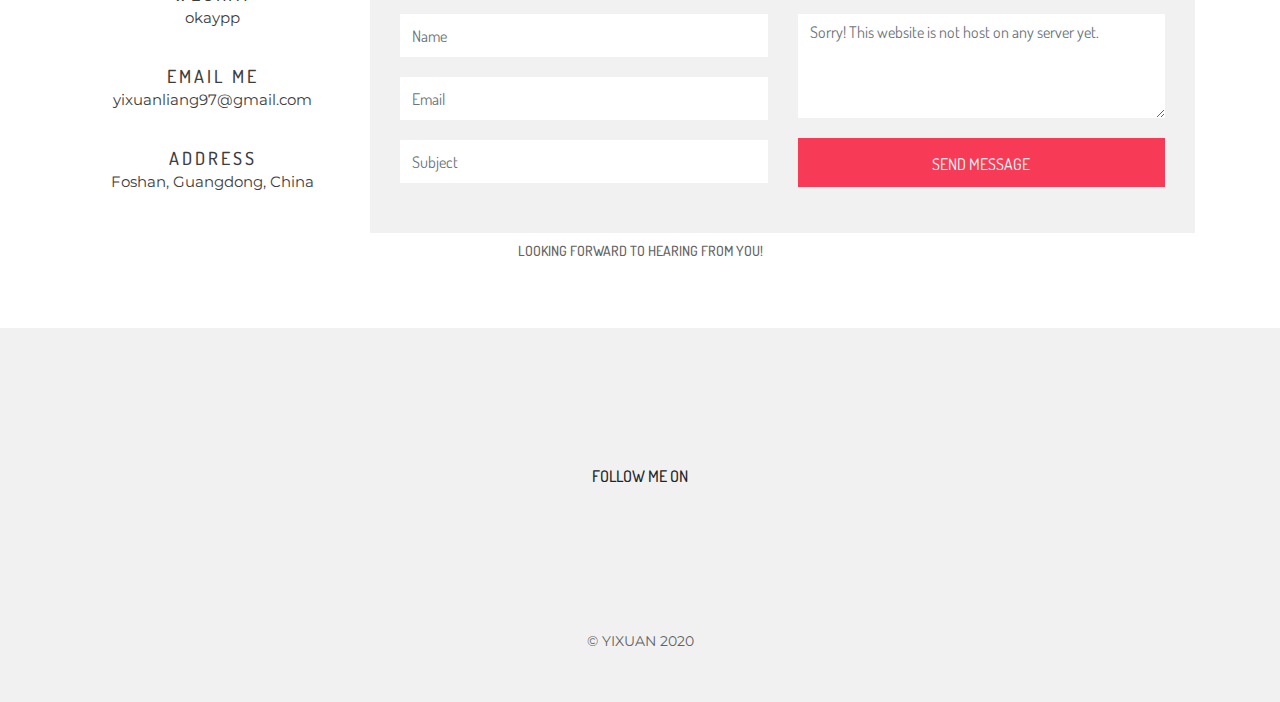
==== commit 6c2cb437: "responsive check" ====
--- a/index.html
+++ b/index.html
@@ -3,11 +3,12 @@
 
 <head>
   <meta charset="utf-8">
+  <!-- add viewport for mobile use media -->
+  <meta name="viewport" content="width=device-width, initial-scale=1, shrink-to-fit=no">
   <title>Yixuan</title>
 
   <!-- Google Font -->
-  <link href='http://fonts.googleapis.com/css?family=Dosis:300,400,500,600,700,800' rel='stylesheet' type='text/css'>
-  <link href='http://fonts.googleapis.com/css?family=Montserrat:400,700' rel='stylesheet' type='text/css'>
+  <link href="https://fonts.googleapis.com/css?family=Dosis:300,400,500,600,700,800|Montserrat:400,700&display=swap" rel="stylesheet">
 
   <!-- Font Awesome -->
   <script defer src="https://cdnjs.cloudflare.com/ajax/libs/font-awesome/5.11.2/js/all.js"></script>
@@ -25,7 +26,7 @@
     <div class="section_overlay">
       <nav class="navbar navbar-default navbar-expand-lg navbar-light bg-light fixed-top">
         <div class="container">
-          <a class="navbar-brand" href="#"><img src="https://image.flaticon.com/icons/svg/1808/1808618.svg" alt=""> SHORT</a>
+          <a class="navbar-brand" href="#HOME"><img src="https://image.flaticon.com/icons/svg/1808/1808618.svg" alt=""> SHORT</a>
           <button class="navbar-toggler" type="button" data-toggle="collapse" data-target="#navbarSupportedContent" aria-controls="navbarSupportedContent" aria-expanded="false" aria-label="Toggle navigation">
             <span class="navbar-toggler-icon"></span>
           </button>
@@ -45,7 +46,7 @@
 
       <div class="container">
         <div class="row">
-          <div class="col-md-12 text-center">
+          <div class="col-sm-12 text-center">
             <div class="home_text">
               <img src="https://image.flaticon.com/icons/svg/1808/1808618.svg" alt="">
               <h2>it’s yixuan liang</h2>
@@ -58,7 +59,7 @@
 
       <div class="container">
         <div class="row">
-          <div class="col-md-12 text-center">
+          <div class="col-sm-12 text-center">
             <div class="scroll_down">
               <a href="#SKILL"><img src="https://image.flaticon.com/icons/svg/2413/2413298.svg" alt=""></a>
               <h4>Scroll Down</h4>
@@ -73,7 +74,7 @@
   <section class="skills" id="SKILL">
     <div class="container">
       <div class="row">
-        <div class="col-lg-3 col-md-6 col-sm-12 text-center">
+        <div class="col-lg-3 text-center">
           <div class="single_skill ">
             <span>
               <i class="fab fa-dev"></i>
@@ -82,7 +83,7 @@
             <p>Enthusiastic full stack web developer</p>
           </div>
         </div>
-        <div class="col-lg-3 col-md-6 col-sm-12 text-center">
+        <div class="col-lg-3 text-center">
           <div class="single_skill ">
             <span>
               <i class="fas fa-chart-pie"></i>
@@ -91,7 +92,7 @@
             <p>Visualizaion from MS Excel, Tablaeu to python, D3.js</p>
           </div>
         </div>
-        <div class="col-lg-3 col-md-6 col-sm-12 text-center">
+        <div class="col-lg-3 text-center">
           <div class="single_skill ">
             <span>
               <i class="fas fa-database"></i>
@@ -100,7 +101,7 @@
             <p>Intern @ Tencent. Mostly use HiveQL for ETL, Python for EDA, and pyspark for modelling.</p>
           </div>
         </div>
-        <div class="col-lg-3 col-md-6 col-sm-12 text-center">
+        <div class="col-lg-3 text-center">
           <div class="single_skill ">
             <span>
               <i class="fas fa-cloud"></i>
@@ -117,16 +118,28 @@
   <section class="about_us_area" id="ABOUT">
     <div class="container">
       <div class="row">
-        <div class="col-lg-4 col-md-12 text-center">
+        <div class="col-lg-12 text-center">
           <div class="about_title">
             <h2>About Me</h2>
-            <img src="" alt="">
-          </div>
-        </div>
-      </div>
-    </div>
-    <div class="container">
-      <div class="row">
+          </div>
+        </div>
+      </div>
+    </div>
+    <div class="container">
+      <div class="row">
+
+
+        <div class="col-lg-4 col-md-12">
+          <p class="about_us_p">Yixuan is a graduate student studying Information Technology at the <strong>University of Melbourne</strong>.</br></br>
+            She graduated from the <strong>Chinese University of Hong Kong, Shenzhen</strong> in June 2019 and worked as data scientist intern
+            at both <strong>Tencent</strong>, one of largest Internet-based platform company in the world, and <strong>China Guangfa Bank</strong>,
+            a commercial banking corporation.</p>
+        </div>
+        <div class="col-lg-4 col-md-12">
+          <p class="about_us_p">Outside of professional life, Yixuan enjoys traveling and embraces all the cultural differences she can get from her trips. </br></br>
+            During her undergraduate study, she studied at 4 universities in 4 continents including Asia, North America, Europe, and Oceania. With the opportunities to study abroad, she traveled many places around the world and learned a lot outside
+            of school. </p>
+        </div>
         <div class="col-lg-4 col-md-12">
           <div class="single_progress_bar">
             <h2>WEB - 50%</h2>
@@ -168,18 +181,6 @@
               </div>
             </div>
           </div>
-        </div>
-
-        <div class="col-lg-4 col-md-12">
-          <p class="about_us_p">Yixuan is a graduate student studying Information Technology at the <strong>University of Melbourne</strong>.</br></br>
-            She graduated from the <strong>Chinese University of Hong Kong, Shenzhen</strong> in June 2019 and worked as data scientist intern
-            at both <strong>Tencent</strong>, one of largest Internet-based platform company in the world, and <strong>China Guangfa Bank</strong>,
-            a commercial banking corporation.</p>
-        </div>
-        <div class="col-lg-4 col-md-12">
-          <p class="about_us_p">Outside of professional life, Yixuan enjoys traveling and embraces all the cultural differences she can get from her trips. </br></br>
-            During her undergraduate study, she studied at 4 universities in 4 continents including Asia, North America, Europe, and Oceania. With the opportunities to study abroad, she traveled many places around the world and learned a lot outside
-            of school. </p>
         </div>
       </div>
     </div>
@@ -234,7 +235,7 @@
         <div class="container">
           <div class="row">
             <div class="col-md-6">
-              <div class="row">
+              <div class="row text-center">
                 <div class="col-md-4">
                   <div class="single_count">
                     <span><i class="fas fa-landmark"></i></span>
@@ -261,7 +262,7 @@
             </div>
             <div class="col-md-5 col-md-offset-1">
               <div class="imac">
-                <img src="images/imac.png" alt="">
+                <img src="img/imac.png" alt="">
               </div>
             </div>
           </div>
@@ -286,7 +287,7 @@
       <div class="row">
         <div class="col-md-4 no_padding">
           <div class="single_image">
-            <img src="images/w1.jpg" alt="">
+            <img src="img/w1.jpg" alt="">
             <div class="image_overlay">
               <a href="">View Full Project</a>
               <h2>drawing</h2>
@@ -296,7 +297,7 @@
         </div>
         <div class="col-md-4 no_padding">
           <div class="single_image">
-            <img src="images/w2.jpg" alt="">
+            <img src="img/w2.jpg" alt="">
             <div class="image_overlay">
               <a href="">View Full Project</a>
               <h2>drawing</h2>
@@ -306,7 +307,7 @@
         </div>
         <div class="col-md-4 no_padding">
           <div class="single_image">
-            <img src="images/w3.jpg" alt="">
+            <img src="img/w3.jpg" alt="">
             <div class="image_overlay">
               <a href="">View Full Project</a>
               <h2>drawing</h2>
@@ -318,7 +319,7 @@
       <div class="row pad_top">
         <div class="col-md-4 no_padding">
           <div class="single_image">
-            <img src="images/w4.jpg" alt="">
+            <img src="img/w4.jpg" alt="">
             <div class="image_overlay">
               <a href="">View Full Project</a>
               <h2>drawing</h2>
@@ -328,7 +329,7 @@
         </div>
         <div class="col-md-4 no_padding">
           <div class="single_image">
-            <img src="images/w5.jpg" alt="">
+            <img src="img/w5.jpg" alt="">
             <div class="image_overlay">
               <a href="">View Full Project</a>
               <h2>drawing</h2>
@@ -338,7 +339,7 @@
         </div>
         <div class="col-md-4 no_padding">
           <div class="single_image last_padding">
-            <img src="images/w6.jpg" alt="">
+            <img src="img/w6.jpg" alt="">
             <div class="image_overlay">
               <a href="">View Full Project</a>
               <h2>drawing</h2>
@@ -356,7 +357,6 @@
         <div class="col-md-12 text-center">
           <div class="contact_title">
             <h1>get in touch</h1>
-            <img src="images/shape.png" alt="">
             <p>If you are interested in Yixuan, feel free to contact her anytime!</br>
               Yixuan is currently looking for internship or part-time opportunities in Melbourne, Australia.</p>
           </div>
@@ -365,7 +365,7 @@
     </div>
     <div class="container">
       <div class="row">
-        <div class="col-md-12 text-center">
+        <div class="col-lg-3 col-md-12 text-center">
           <div class="single_contact_info">
             <h2>Wechat</h2>
             <p>okaypp</p>
@@ -415,7 +415,7 @@
         <div class="row">
           <div class="col-md-12 text-center">
             <div class="footer_logo">
-              <img src="images/logo.png" alt="">
+              <img src="https://image.flaticon.com/icons/svg/1808/1808618.svg" alt="">
             </div>
           </div>
         </div>
--- a/css/style.css
+++ b/css/style.css
@@ -1,459 +1,546 @@
-body{
-	font-family: 'Dosis', sans-serif;
-}
-p{
-	font-family: 'Montserrat', sans-serif;
-}
-a{
-	font-family: 'Dosis', sans-serif;
-	text-decoration: none;
-	font-size: 15px;
-}
-h1, h2, h3, h4, h5, h6{
-	font-family: 'Dosis', sans-serif;
+body {
+  font-family: 'Dosis', sans-serif;
+}
+
+p {
+  font-family: 'Montserrat', sans-serif;
+}
+
+a {
+  font-family: 'Dosis', sans-serif;
+  text-decoration: none;
+  font-size: 15px;
+}
+
+h1, h2, h3, h4, h5, h6 {
+  font-family: 'Dosis', sans-serif;
 }
 
 /*Header*/
-.nav-bar,li,a{
-color: #777;
-font-size: 1;
-text-transform: uppercase;
-padding: 0 10px;
-
-}
-.nav-bar,li,a:hover{
-	color: #f74d65;
-}
+.nav-bar, li, a {
+  color: #777;
+  font-size: 1;
+  text-transform: uppercase;
+  padding: 0 10px;
+}
+
+.nav-bar, li, a:hover {
+  color: #f74d65;
+}
+
 .navbar-brand img {
   width: 40px;
 }
-header{
-	background: url(../img/bg2.jpg);
-	background-size: cover;
-	background-repeat: no-repeat;
-}
-
-.section_overlay{
-	background: rgba(250,250,250, .5);
-}
-
-.home_text{
-	padding-top: 210px;
-	padding-bottom: 210px;
-}
-.home_text h2{
+
+header {
+  background: url(../img/bg2.jpg);
+  background-size: cover;
+  background-repeat: no-repeat;
+}
+
+.section_overlay {
+  background: rgba(250, 250, 250, .5);
+}
+
+.home_text {
+  padding: 25% 10% 10%;
+}
+
+.home_text h2 {
   margin-top: 2rem;
-	color: #010101;
-	font-size: 40px;
-	text-transform: uppercase;
-	letter-spacing: 13px;
-}
-.home_text p{
-	font-size: 14px;
-	text-transform: uppercase;
+  color: #010101;
+  font-size: 40px;
+  text-transform: uppercase;
+  letter-spacing: 13px;
+}
+
+.home_text p {
+  font-size: 14px;
+  text-transform: uppercase;
   margin-bottom: 3rem;
 }
-.home_text img{
+
+.home_text img {
   border-radius: 100%;
   width: 100px;
 }
 
-.home_text button{
+.home_text button {
   letter-spacing: 5px;
 }
-.scroll_down{
-	padding-bottom: 50px;
-}
-.scroll_down h4{
-	font-size: 12px;
-	color: #000;
-	font-family: 'Montserrat', sans-serif;
-	text-transform: uppercase;
-}
-
-.scroll_down a img{
+
+@media only screen and (max-width: 768px) {
+  .home_text {
+    padding-top: 50%;
+    padding-bottom: 10%;
+  }
+}
+
+.scroll_down {
+  padding-bottom: 50px;
+}
+
+.scroll_down h4 {
+  font-size: 12px;
+  color: #000;
+  font-family: 'Montserrat', sans-serif;
+  text-transform: uppercase;
+}
+
+.scroll_down a img {
   width: 10px;
 }
 
-
-
 /*skills*/
-.skills{
-	padding-top: 96px;
-
-}
-.skills .container{
-	border-bottom: 1px solid #ddd;
-}
-.single_skill{
-	padding-bottom: 96px;
-}
-.single_skill span{
-	font-size: 30px;
-	color: #f73b56;
-}
-
-.single_skill h2{
-	color: #000000;
-	font-size: 25px;
-	text-transform: uppercase;
-}
-.single_skill p{
-	color: #404040;
-	font-size: 14px;
-}
+.skills {
+  padding-top: 96px;
+}
+
+@media only screen and (max-width: 768px) {
+  .skills {
+    padding-top: 13%;
+  }
+}
+
+.skills .container {
+  border-bottom: 1px solid #ddd;
+}
+
+.single_skill {
+  padding-bottom: 15%;
+}
+
+.single_skill span {
+  font-size: 30px;
+  color: #f73b56;
+}
+
+.single_skill h2 {
+  color: #000000;
+  font-size: 25px;
+  text-transform: uppercase;
+}
+
+.single_skill p {
+  color: #404040;
+  font-size: 14px;
+}
+
+@media only screen and (max-width: 768px) {
+  .single_skill h2 {
+    font-size: 30px;
+  }
+
+  .single_skill p {
+    padding: 5%;
+    color: #404040;
+    font-size: 20px;
+  }
+}
+
 .single_progress_bar .progress {
-height: 1px;
-margin-bottom: 20px;
-overflow: hidden;
-background-color: #d5d5d5;
-border-radius: 0px;
--webkit-box-shadow: inset 0 1px 2px rgba(0,0,0,.1);
-box-shadow: inset 0 1px 2px rgba(0,0,0,.1);
-}
+  height: 1px;
+  margin-bottom: 20px;
+  overflow: hidden;
+  background-color: #d5d5d5;
+  border-radius: 0px;
+  -webkit-box-shadow: inset 0 1px 2px rgba(0, 0, 0, .1);
+  box-shadow: inset 0 1px 2px rgba(0, 0, 0, .1);
+}
+
 .single_progress_bar .progress-bar {
-background-color:#f73b56;
-height:3px;
-}
-.single_progress_bar .progress{
-  height:3px;
-}
-
-.single_progress_bar h2{
-	color: 000;
-	font-size: 14px;
-	font-weight: 400;
-}
-.about_us_p{
-	font-size: 14px;
-	color: #272727;
-	margin-top: 20px;
-	margin-bottom: 10px;
-	line-height: 21px;
-}
-.about_title h2{
-	font-size: 25px;
-	color: #3d3d3d;
-	text-transform: uppercase;
-	margin-top: 85px;
-	letter-spacing: 6px;
-	margin-bottom: 21px;
-}
-.about_title img{
-	margin-bottom: 70px;
-}
+  background-color: #f73b56;
+  height: 3px;
+}
+
+.single_progress_bar .progress {
+  height: 3px;
+}
+
+.single_progress_bar h2 {
+  color: 000;
+  font-size: 14px;
+  font-weight: 400;
+}
+
+.about_us_p {
+  font-size: 14px;
+  color: #272727;
+  margin-top: 20px;
+  margin-bottom: 10px;
+  line-height: 21px;
+}
+
+.about_title h2 {
+  font-size: 25px;
+  color: #3d3d3d;
+  text-transform: uppercase;
+  margin-top: 85px;
+  letter-spacing: 6px;
+  margin-bottom: 21px;
+}
+
+.about_title img {
+  margin-bottom: 70px;
+}
+
+@media only screen and (max-width: 768px) {
+  .single_progress_bar {
+    padding: 0 5%;
+  }
+  .about_us_p {
+    padding: 0 5%;
+    font-size: 20px;
+    margin-bottom: 20%;
+    color: grey;
+  }
+  .about_title h2 {
+    margin-bottom: 20%;
+  }
+}
+
 /*Testimonial*/
-.testimonial{
-
-	padding-top: 120px;
-	padding-bottom: 120px;
-}
-
-.carousel-indicators{
+.testimonial {
+  padding-top: 120px;
+  padding-bottom: 120px;
+}
+
+.carousel-indicators {
   filter: invert(100%);
 }
 
 .carousel-control-next,
 .carousel-control-prev {
-    filter: invert(100%);
-}
-
-.single_testimonial p{
-color: #404040;
-font-size: 18px;
-font-family: 'Dosis', sans-serif;
-letter-spacing: 1px;
-padding: 80px 150px 0;
-
-}
-.single_testimonial h4{
-	color: #404040;
-	font-size: 14px;
-	text-transform: uppercase;
-	font-family: 'Montserrat', sans-serif;
-	letter-spacing: 1px;
+  filter: invert(100%);
+}
+
+.single_testimonial p {
+  color: #404040;
+  font-size: 18px;
+  font-family: 'Dosis', sans-serif;
+  letter-spacing: 1px;
+  padding: 5% 15% 0;
+}
+
+.single_testimonial h4 {
+  color: #404040;
+  font-size: 14px;
+  text-transform: uppercase;
+  font-family: 'Montserrat', sans-serif;
+  letter-spacing: 1px;
   padding-bottom: 80px;
 }
 
 /*Fun Facts*/
-.fun_facts{
-	background: url(../img/bg2.jpg);
-	background-attachment: fixed !important;
+.fun_facts {
+  background: url(../img/bg2.jpg);
+  background-attachment: fixed !important;
   background-size: cover;
-	background-repeat: no-repeat;
-}
-.fun_facts .section_overlay{
-background: rgba(71,71,71,.5);
-padding-bottom: 30px;
-}
-.single_count{
-padding-top: 50px;
-}
-.single_count span{
+  background-repeat: no-repeat;
+}
+
+.fun_facts .section_overlay {
+  background: rgba(71, 71, 71, .5);
+  padding-bottom: 30px;
+}
+
+.single_count {
+  padding-top: 50px;
+}
+
+.single_count span {
   font-size: 30px;
   color: #fff;
 }
-.single_count h3{
-font-family: 'Montserrat', sans-serif;
-color: #fff;
-font-size: 40px;
-font-weight: bold;
-margin-bottom: 0px;
-}
-.single_count p{
-font-family: 'Dosis', sans-serif;
-color: #fff;
-font-size: 14px;
-text-transform: uppercase;
-position: relative;
-}
-.single_count p:before{
-content: "";
-position: absolute;
-width: 16px;
-height: 1px;
-left: 0;
-bottom: -4px;
-background: #ef4251;
-}
-.imac{
-position: relative;
-margin-top: -40px;
-}
-.imac img{
-	width: 100%;
-}
-
-@media(max-width: 767px){
-	.imac{
-		margin-top: 20px
-	}
-}
-.single_image{
-	margin-right: 3px;
-	position: relative;
-	transition: all 1s;
-}
-.single_image img{
-	width: 100%;
-
-}
-.single_image:hover div.image_overlay{
-	opacity: 1;
-}
-
-.image_overlay{
-position: absolute;
-width: 100%;
-height: 100%;
-background: rgba(247,77,101,.9);
-left: 0;
-top: 0;
-opacity: 0;
-	transition: all 1s;
-
-}
-.image_overlay a{
-position: absolute;
-top: 20px;
-right: 20px;
-color: #fff;
-text-decoration: none;
-text-transform: uppercase;
-}
-.image_overlay h2{
-position: absolute;
-bottom: 28px;
-left: 20px;
-font-size: 25px;
-color: #fff;
-text-transform: uppercase;
-letter-spacing: 3px;
-}
-.image_overlay h4{
-position: absolute;
-bottom: 11px;
-left: 20px;
-color: #fff;
-font-size: 14px;
-text-transform: uppercase;
-}
-.no_padding{
-	padding-left: 0px;
-	padding-right: 0px;
-}
-.work_title{}
-.work_title h1, .contact_title h1{
-	font-size: 25px;
-	color: #3d3d3d;
-	letter-spacing: 5px;
-	padding-top: 80px;
-	text-transform: uppercase;
-	margin-bottom: 20px;
-}
-.work_title img, .contact_title img{
-	margin-bottom: 30px;
-}
-.work_title p, .contact_title p{
-	font-size: 14px;
-	color: #000;
-	margin-bottom: 100px;
-}
+
+.single_count h3 {
+  font-family: 'Montserrat', sans-serif;
+  color: #fff;
+  font-size: 40px;
+  font-weight: bold;
+  margin-bottom: 0;
+}
+
+.single_count p {
+  font-family: 'Dosis', sans-serif;
+  color: #fff;
+  font-size: 14px;
+  text-transform: uppercase;
+  position: relative;
+}
+
+.single_count p:before {
+  content: "";
+  position: absolute;
+  width: 16px;
+  height: 1px;
+  bottom: -4px;
+  background: #ef4251;
+}
+
+.imac {
+  position: relative;
+  margin-top: -40px;
+}
+
+.imac img {
+  width: 100%;
+}
+
+@media(max-width: 767px) {
+  .imac {
+    margin-top: 20px
+  }
+}
+
+.single_image {
+  margin-right: 3px;
+  position: relative;
+  transition: all 1s;
+}
+
+.single_image img {
+  width: 100%;
+}
+
+.single_image:hover div.image_overlay {
+  opacity: 1;
+}
+
+.image_overlay {
+  position: absolute;
+  width: 100%;
+  height: 100%;
+  background: rgba(247, 77, 101, .9);
+  left: 0;
+  top: 0;
+  opacity: 0;
+  transition: all 1s;
+}
+
+.image_overlay a {
+  position: absolute;
+  top: 20px;
+  right: 20px;
+  color: #fff;
+  text-decoration: none;
+  text-transform: uppercase;
+}
+
+.image_overlay h2 {
+  position: absolute;
+  bottom: 28px;
+  left: 20px;
+  font-size: 25px;
+  color: #fff;
+  text-transform: uppercase;
+  letter-spacing: 3px;
+}
+
+.image_overlay h4 {
+  position: absolute;
+  bottom: 11px;
+  left: 20px;
+  color: #fff;
+  font-size: 14px;
+  text-transform: uppercase;
+}
+
+.no_padding {
+  padding-left: 0px;
+  padding-right: 0px;
+}
+
+.work_title {}
+
+.work_title h1, .contact_title h1 {
+  font-size: 25px;
+  color: #3d3d3d;
+  letter-spacing: 5px;
+  padding-top: 80px;
+  text-transform: uppercase;
+  margin-bottom: 20px;
+}
+
+.work_title img, .contact_title img {
+  margin-bottom: 30px;
+}
+
+.work_title p, .contact_title p {
+  font-size: 14px;
+  color: #000;
+  margin-bottom: 100px;
+}
+
 .last_padding {
-	padding-right: 0px;
-}
+  padding-right: 0px;
+}
+
 .pad_top {
-	padding-top: 2px;
-}
-.left h2{
-	margin-top: 60px;
-	margin-bottom: 20px;
-	font-size: 18px;
-	color: #000;
-	font-weight: bold;
-}
-.left p{
-	margin-bottom: 60px;
-	font-size: 14px;
-	color: #000;
-}
-.baton{
-	margin-top: 65px;
-}
-.cs-btn, .cs-btn:active, .cs-btn:visited, .cs-btn:focus{
-	color: #fff;
-	background-color: #000;
-	border-radius: 0px;
-	outline: none;
-	padding: 10px 40px;
-	text-transform: uppercase;
-	letter-spacing: 2px;
-	transition: all 1s;
-}
-.cs-btn:hover{
-	background: #f74d65;
-	border-color: #f74d65;
-}
-.call_to_action .container{
-	padding-bottom: 60px;
-	border-bottom: 1px solid #ddd;
+  padding-top: 2px;
+}
+
+.left h2 {
+  margin-top: 60px;
+  margin-bottom: 20px;
+  font-size: 18px;
+  color: #000;
+  font-weight: bold;
+}
+
+.left p {
+  margin-bottom: 60px;
+  font-size: 14px;
+  color: #000;
+}
+
+.baton {
+  margin-top: 65px;
+}
+
+.cs-btn, .cs-btn:active, .cs-btn:visited, .cs-btn:focus {
+  color: #fff;
+  background-color: #000;
+  border-radius: 0px;
+  outline: none;
+  padding: 10px 40px;
+  text-transform: uppercase;
+  letter-spacing: 2px;
+  transition: all 1s;
+}
+
+.cs-btn:hover {
+  background: #f74d65;
+  border-color: #f74d65;
+}
+
+.call_to_action .container {
+  padding-bottom: 60px;
+  border-bottom: 1px solid #ddd;
 }
 
 /*Contact*/
-
-.single_contact_info{
-padding-bottom: 21px;
-}
-.single_contact_info h2{
-text-transform: uppercase;
-color: #3d3d3d;
-font-size: 18px;
-letter-spacing: 3px;
-margin-bottom: 1px;
-}
-.single_contact_info p{
-font-size: 15px;
-color: #3d3d3d;
-}
-
-
-
-
-
-
-.contact-form{
-background-color: #f1f1f1;
-padding: 30px;
-}
-.contact-form .form-control{
-height: 43px;
-border-radius: 0px;
-margin-bottom: 20px;
-border: 0px solid #fff;
-}
-.contact-form #message{
-	height: 104px;
-}
-.form_submit{
-width: 100%;
-background: #f73b56;
-border-radius: 0px;
-color: #fff;
-padding-top: 13px;
-padding-bottom: 10px;
-transition: all 1s;
-}
-
+.single_contact_info {
+  padding-bottom: 21px;
+}
+
+.single_contact_info h2 {
+  text-transform: uppercase;
+  color: #3d3d3d;
+  font-size: 18px;
+  letter-spacing: 3px;
+  margin-bottom: 1px;
+}
+
+.single_contact_info p {
+  font-size: 15px;
+  color: #3d3d3d;
+}
+
+.contact-form {
+  background-color: #f1f1f1;
+  padding: 30px;
+}
+
+.contact-form .form-control {
+  height: 43px;
+  border-radius: 0px;
+  margin-bottom: 20px;
+  border: 0px solid #fff;
+}
+
+.contact-form #message {
+  height: 104px;
+}
+
+.form_submit {
+  width: 100%;
+  background: #f73b56;
+  border-radius: 0px;
+  color: #fff;
+  padding-top: 13px;
+  padding-bottom: 10px;
+  transition: all 1s;
+}
 
 .work-with {
-padding-bottom: 60px;
-padding-top: 10px;
-}
-.work-with h3{
-	font-size: 14px;
-	color: #636363;
-	text-transform: uppercase;
-}
-
-
+  padding-bottom: 60px;
+  padding-top: 10px;
+}
+
+.work-with h3 {
+  font-size: 14px;
+  color: #636363;
+  text-transform: uppercase;
+}
 
 /*Footer*/
-footer{
-	background-color: #f1f1f1;
-	padding-top: 50px;
-	padding-bottom: 50px;
-}
-.footer_logo{}
-.footer_logo img{}
-.social{
-	padding-top: 65px;
-}
-.social h2{
-text-transform: uppercase;
-font-size: 16px;
-}
-ul.icon_list{
-margin: 0;
-padding: 0;
-list-style: none;
-text-align: center;
-margin-top: 20px;
-}
-ul.icon_list li{
-display: inline;
-padding-left: 3px;
-padding-right: 3px;
-width: 30px;
-height: 30px;
-}
-ul.icon_list li a{
-display: inline-block;
-color: #636363;
-text-align: center;
-
-text-align: center;
-line-height: 28px;
-transition: all 1s;
-}
-.icon_list span{
+footer {
+  background-color: #f1f1f1;
+  padding-top: 50px;
+  padding-bottom: 50px;
+}
+
+.footer_logo {}
+
+.footer_logo img {
+  width: 30px;
+}
+
+.social {
+  padding-top: 65px;
+}
+
+.social h2 {
+  text-transform: uppercase;
+  font-size: 16px;
+}
+
+ul.icon_list {
+  margin: 0;
+  padding: 0;
+  list-style: none;
+  text-align: center;
+  margin-top: 20px;
+}
+
+ul.icon_list li {
+  display: inline;
+  padding-left: 3px;
+  padding-right: 3px;
+  width: 30px;
+  height: 30px;
+}
+
+.icon_list span {
   font-size: 30px;
 }
-ul.icon_list li a:hover{
-	color: #f73b56;
-}
-.copyright_text{
-padding-top: 80px;
-}
-.copyright_text p{
-color: #636363;
-font-size: 14px;
-text-transform: uppercase;
-margin-bottom: 0px;
-letter-spacing: 0px;
-}
-.copyright_text a{
-	color:#f73b56;
-	text-transform:uppercase;
-	font-weight:700;
-	text-decoration:none;
-	}
+
+ul.icon_list li a:hover {
+  color: #f73b56;
+}
+
+.copyright_text {
+  padding-top: 80px;
+}
+
+.copyright_text p {
+  color: #636363;
+  font-size: 14px;
+  text-transform: uppercase;
+  margin-bottom: 0px;
+  letter-spacing: 0px;
+}
+
+.copyright_text a {
+  color: #f73b56;
+  text-transform: uppercase;
+  font-weight: 700;
+  text-decoration: none;
+}
+
+@media only screen and (max-width: 768px) {
+  body, h1, h2, h3, h4, h5, h6 {
+    font-size: 50px;
+  }
+}
